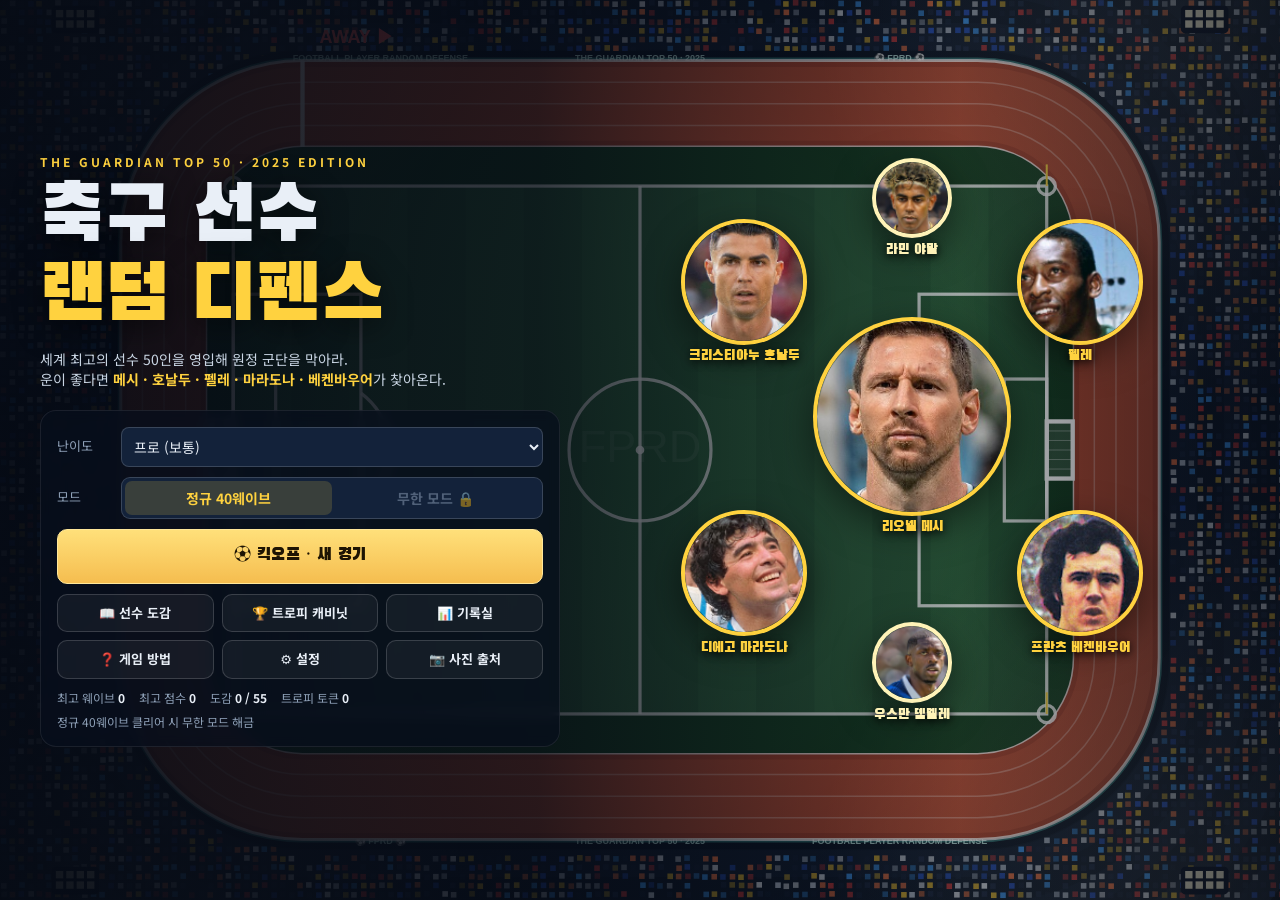
==== index.html @ dda9eade "feat: Initial commit." ====
<!doctype html>
<html lang="ko">
<head>
<meta charset="utf-8">
<meta name="viewport" content="width=device-width, initial-scale=1, viewport-fit=cover">
<meta name="theme-color" content="#070d18">
<link rel="icon" href="data:image/svg+xml,%3Csvg xmlns='http://www.w3.org/2000/svg' viewBox='0 0 100 100'%3E%3Ctext y='.9em' font-size='90'%3E%E2%9A%BD%3C/text%3E%3C/svg%3E">
<title>축구 선수 랜덤 디펜스</title>
<meta name="description" content="The Guardian 2025 세계 축구 선수 TOP 50을 영입해 원정 군단을 막아내는 랜덤 디펜스 게임">
<link rel="preconnect" href="https://fonts.googleapis.com">
<link rel="preconnect" href="https://fonts.gstatic.com" crossorigin>
<link href="https://fonts.googleapis.com/css2?family=Black+Han+Sans&family=Noto+Sans+KR:wght@400;500;700;900&display=swap" rel="stylesheet">
<link rel="stylesheet" href="css/style.css">
</head>
<body>
<div id="app">

  <!-- ═════════ 타이틀 ═════════ -->
  <section id="title" class="screen">
    <canvas id="titleBg" aria-hidden="true"></canvas>
    <canvas id="titleFx" class="hidden" aria-hidden="true"></canvas>
    <div class="title-shade"></div>
    <div class="title-wrap">
      <div class="title-left">
        <div class="kicker">THE GUARDIAN TOP 50 · 2025 EDITION</div>
        <h1 class="logo"><span>축구 선수</span><span class="accent">랜덤 디펜스</span></h1>
        <p class="tagline">세계 최고의 선수 50인을 영입해 원정 군단을 막아라.<br>운이 좋다면 <b>메시 · 호날두 · 펠레 · 마라도나 · 베켄바우어</b>가 찾아온다.</p>
        <div class="menu">
          <div class="menu-row">
            <label for="difficulty">난이도</label>
            <select id="difficulty">
              <option value="easy">아마추어 (쉬움)</option>
              <option value="normal" selected>프로 (보통)</option>
              <option value="hard">월드클래스 (어려움)</option>
              <option value="nightmare">레전드 (지옥)</option>
            </select>
          </div>
          <div class="menu-row">
            <span class="lbl">모드</span>
            <div class="seg" id="modeSeg">
              <button type="button" data-mode="normal" class="on">정규 40웨이브</button>
              <button type="button" data-mode="infinite" id="modeInfinite">무한 모드 🔒</button>
            </div>
          </div>
          <button type="button" id="btnStart" class="btn primary big">⚽ 킥오프 · 새 경기</button>
          <button type="button" id="btnContinue" class="btn big hidden">▶ 이어하기 <small id="continueInfo"></small></button>
          <div class="menu-grid">
            <button type="button" class="btn" data-open="codex">📖 선수 도감</button>
            <button type="button" class="btn" data-open="relics">🏆 트로피 캐비닛</button>
            <button type="button" class="btn" data-open="records">📊 기록실</button>
            <button type="button" class="btn" data-open="help">❓ 게임 방법</button>
            <button type="button" class="btn" data-open="settings">⚙️ 설정</button>
            <button type="button" class="btn" data-open="credits">📷 사진 출처</button>
          </div>
          <div class="title-meta" id="titleMeta"></div>
        </div>
      </div>
      <div class="title-right" id="titleCollage" aria-hidden="true"></div>
    </div>
  </section>

  <!-- ═════════ 게임 ═════════ -->
  <section id="game" class="screen hidden">
    <header class="hud">
      <div class="brand">⚽ <b>FPRD</b></div>
      <div class="hud-cell">
        <span class="lbl" id="hudMode">정규 · 프로</span>
        <span class="big"><b id="hudWave">00</b><small id="hudWaveMax">/ 40</small></span>
      </div>
      <div class="hud-cell grow">
        <span class="lbl">경기장 적 <b id="hudEnemies">0</b> / 150 <em>· 150명 초과 시 패배</em></span>
        <div class="bar"><i id="hudEnemyBar"></i></div>
      </div>
      <div class="hud-cell"><span class="lbl">남은 적</span><span class="big" id="hudRemain">0</span></div>
      <div class="hud-cell"><span class="lbl" id="hudTimeLbl">경기 시간</span><span class="big" id="hudTime">00:00</span></div>
      <div class="hud-cell boss hidden" id="hudBoss"><span class="lbl">보스 제한</span><span class="big" id="hudBossTime">120</span></div>
      <div class="speed">
        <button type="button" data-speed="1" class="on" title="1배속 (1)">1×</button>
        <button type="button" data-speed="2" title="2배속 (2)">2×</button>
        <button type="button" data-speed="3" title="3배속 (3)">3×</button>
        <button type="button" id="btnPause" title="일시정지 (Space)">❚❚</button>
        <button type="button" id="btnMenu" title="메뉴 (Esc)">☰</button>
      </div>
    </header>

    <main class="board">
      <aside class="panel left">
        <div class="card" id="waveCard"></div>
        <div class="card event-card hidden" id="eventCard"></div>
        <div class="card" id="squadCard"></div>
        <div class="card" id="statCard"></div>
        <div class="card" id="logCard"></div>
      </aside>

      <div class="field-wrap">
        <div class="field" id="field">
          <canvas id="bgCanvas"></canvas>
          <canvas id="fxCanvas"></canvas>
          <div class="kickoff hidden" id="kickoff"><button type="button" id="btnKickoff">⚽ 킥오프! <b id="kickoffTime">20</b>초</button><small>선수를 영입해 트랙 가까이 배치하세요</small></div>
          <div class="toasts" id="toasts"></div>
          <div class="banner" id="banner"></div>
          <div class="reveal hidden" id="reveal"></div>
          <div class="paused hidden" id="pausedMask"><b>일시정지</b><small>Space 또는 ❚❚ 로 계속</small></div>
        </div>
        <div class="field-hint">선수 클릭: 정보 · 드래그: 이동/교체 · 단축키 Q 영입 · W 10회 · E 합성 · Space 일시정지</div>
      </div>

      <aside class="panel right">
        <div class="card" id="missionCard"></div>
        <div class="card incident-card hidden" id="incidentCard"></div>
        <div class="card">
          <div class="card-h">조합 가능 <small>클릭 시 즉시 조합</small></div>
          <div id="quickCraft" class="quick"></div>
        </div>
        <div class="card profile" id="profileCard"></div>
      </aside>
    </main>

    <footer class="actions">
      <div class="wallet">
        <div class="gold"><span>🪙</span><b id="gold">0</b><small>골드</small></div>
        <div class="tickets" title="영입권: 골드 대신 먼저 사용됩니다"><span>🎟️</span><b id="tickets">0</b><small>영입권</small></div>
      </div>
      <button type="button" class="act primary" id="actSummon"><b>영입 1회</b><small id="summonCostLbl">45 골드</small></button>
      <button type="button" class="act primary" id="actSummon10"><b>영입 10회</b><small>가능한 만큼</small></button>
      <button type="button" class="act goldish" id="actDesignated"><b>지정 영입</b><small>전설 · 3,000</small></button>
      <button type="button" class="act" id="actSell"><b>등급 판매</b><small id="sellLbl">자동 판매 끔</small></button>
      <button type="button" class="act" id="actMerge"><b>합성하기</b><small id="mergeLbl">가능 0</small></button>
      <button type="button" class="act" id="actUpgrade"><b>등급 강화</b><small>같은 등급 전체</small></button>
      <button type="button" class="act" id="actCraft"><b>조합하기</b><small id="craftLbl">가능 0</small></button>
    </footer>
  </section>

  <!-- ═════════ 모달 ═════════ -->
  <div id="modal" class="modal hidden" role="dialog" aria-modal="true" aria-labelledby="modalTitle">
    <div class="modal-box">
      <header><h2 id="modalTitle"></h2><button type="button" id="modalClose" aria-label="닫기">✕</button></header>
      <div class="modal-body" id="modalBody"></div>
    </div>
  </div>
  <div id="globalToasts" class="global-toasts"></div>
</div>

<script src="js/data/config.js"></script>
<script src="js/data/players.js"></script>
<script src="js/data/photo-credits.js"></script>
<script src="js/data/photo-crops.js"></script>
<script src="js/photo.js"></script>
<script src="js/engine.js"></script>
<script src="js/render.js"></script>
<script src="js/audio.js"></script>
<script src="js/storage.js"></script>
<script src="js/ui.js"></script>
<script src="js/main.js"></script>
</body>
</html>
---- css/style.css ----
/* ═════════════ 축구 선수 랜덤 디펜스 · 스타일 ═════════════ */
:root {
  --bg: #070d18;
  --bg2: #0b1424;
  --panel: rgba(13, 23, 40, 0.92);
  --panel2: #13223a;
  --line: rgba(255, 255, 255, 0.08);
  --line2: rgba(255, 255, 255, 0.16);
  --text: #e9eff7;
  --muted: #8fa1b8;
  --dim: #5d6f86;
  --gold: #ffd23f;
  --gold2: #f5bd4f;
  --green: #39d98a;
  --pitch: #2b7a39;
  --red: #ff5b6b;
  --blue: #4aa3ff;
  --display: "Black Han Sans", "Noto Sans KR", "Malgun Gothic", sans-serif;
  --body: "Noto Sans KR", "Malgun Gothic", "Apple SD Gothic Neo", system-ui, sans-serif;
  --r: 12px;
}
* { box-sizing: border-box; }
html, body { margin: 0; height: 100%; background: var(--bg); color: var(--text); font: 14px/1.45 var(--body); -webkit-font-smoothing: antialiased; }
body { overflow: hidden; }
button, select, input { font: inherit; color: inherit; }
button { cursor: pointer; }
.hidden { display: none !important; }
a { color: var(--blue); }
small { color: var(--muted); }

/* ───────── 공용 버튼 ───────── */
.btn {
  border: 1px solid var(--line2); background: rgba(255, 255, 255, 0.05); border-radius: 10px;
  padding: 9px 14px; font-weight: 700; transition: background .15s, transform .08s, border-color .15s;
}
.btn:hover { background: rgba(255, 255, 255, 0.1); border-color: rgba(255, 255, 255, .28); }
.btn:active { transform: translateY(1px); }
.btn.primary { background: linear-gradient(180deg, #ffe07a, #f5bd4f); color: #1e1403; border-color: #ffe79a; }
.btn.primary:hover { background: linear-gradient(180deg, #ffe998, #ffc95f); }
.btn.danger { background: rgba(255, 91, 107, .14); border-color: rgba(255, 91, 107, .5); color: #ffc2c8; }
.btn.small { padding: 5px 10px; font-size: 12px; border-radius: 8px; }
.btn:disabled, .act:disabled { opacity: .42; cursor: not-allowed; transform: none; }
.btn.big { width: 100%; padding: 14px; font-size: 17px; font-family: var(--display); font-weight: 400; letter-spacing: .5px; }

/* ═════════════ 타이틀 ═════════════ */
.screen { position: fixed; inset: 0; }
#title { overflow: hidden; }
#titleBg { position: absolute; inset: 0; width: 100%; height: 100%; }
.title-shade { position: absolute; inset: 0; background: linear-gradient(90deg, rgba(5,10,20,.94) 0%, rgba(5,10,20,.78) 42%, rgba(5,10,20,.25) 75%, rgba(5,10,20,.55) 100%); }
.title-wrap { position: relative; z-index: 1; height: 100%; display: grid; grid-template-columns: minmax(340px, 520px) 1fr; gap: 24px; padding: 32px 40px; overflow: auto; }
.title-left { display: flex; flex-direction: column; justify-content: center; }
.kicker { color: var(--gold); letter-spacing: 3px; font-size: 12px; font-weight: 700; }
.logo { font-family: var(--display); font-weight: 400; font-size: clamp(44px, 6vw, 78px); line-height: 1.02; margin: 10px 0 12px; text-shadow: 0 6px 30px rgba(0,0,0,.6); }
.logo span { display: block; }
.logo .accent { color: var(--gold); }
.tagline { color: #c9d5e3; margin: 0 0 20px; }
.tagline b { color: var(--gold); font-weight: 700; }
.menu { display: flex; flex-direction: column; gap: 10px; background: rgba(8, 15, 28, .72); border: 1px solid var(--line); border-radius: 16px; padding: 16px; backdrop-filter: blur(6px); }
.menu-row { display: flex; align-items: center; gap: 12px; }
.menu-row label, .menu-row .lbl { width: 52px; color: var(--muted); font-size: 13px; }
.menu-row select { flex: 1; background: var(--panel2); border: 1px solid var(--line2); border-radius: 8px; padding: 8px; }
.seg { flex: 1; display: flex; background: var(--panel2); border-radius: 9px; padding: 3px; border: 1px solid var(--line2); }
.seg button { flex: 1; border: 0; background: transparent; padding: 7px 8px; border-radius: 7px; font-weight: 700; color: var(--muted); }
.seg button.on { background: rgba(255, 210, 63, .16); color: var(--gold); }
.seg button:disabled { opacity: .5; cursor: not-allowed; }
.menu-grid { display: grid; grid-template-columns: repeat(3, 1fr); gap: 8px; }
.menu-grid .btn { padding: 9px 6px; font-size: 13px; }
.title-meta { color: var(--muted); font-size: 12px; display: flex; flex-wrap: wrap; gap: 6px 14px; }
.title-meta b { color: var(--text); }
.title-right { position: relative; display: flex; align-items: center; justify-content: center; }
.collage { position: relative; width: min(560px, 100%); aspect-ratio: 1; }
.collage canvas { position: absolute; border-radius: 50%; box-shadow: 0 10px 40px rgba(0,0,0,.6); }
.collage .ring { position: absolute; border-radius: 50%; }
.collage .cap { position: absolute; transform: translate(-50%, 0); font-family: var(--display); font-size: 14px; text-shadow: 0 2px 8px #000; white-space: nowrap; }

/* ═════════════ 게임 레이아웃 ═════════════ */
#game { display: grid; grid-template-rows: auto 1fr auto; background: radial-gradient(1200px 600px at 50% 40%, #0e1a2e, var(--bg)); }
.hud { display: flex; align-items: stretch; gap: 8px; padding: 8px 12px; border-bottom: 1px solid var(--line); background: rgba(6, 11, 21, .9); }
.brand { display: flex; align-items: center; gap: 6px; font-family: var(--display); font-size: 18px; color: var(--gold); padding-right: 6px; }
.brand b { font-weight: 400; }
.hud-cell { display: flex; flex-direction: column; justify-content: center; padding: 2px 12px; border-left: 1px solid var(--line); min-width: 84px; }
.hud-cell.grow { flex: 1; min-width: 160px; }
.hud-cell .lbl { font-size: 11px; color: var(--muted); white-space: nowrap; }
.hud-cell .lbl em { font-style: normal; color: var(--dim); }
.hud-cell .lbl b { color: var(--text); }
.hud-cell .big { font-family: var(--display); font-size: 22px; line-height: 1.1; }
.hud-cell .big small { font-size: 13px; margin-left: 3px; }
.hud-cell.boss .big { color: var(--red); }
.bar { height: 8px; border-radius: 6px; background: rgba(255, 255, 255, .07); overflow: hidden; margin-top: 5px; }
.bar i { display: block; height: 100%; width: 0; background: linear-gradient(90deg, #39d98a, #ffd23f 60%, #ff5b6b); transition: width .25s; }
.bar.warn i { animation: pulse 0.6s infinite alternate; }
@keyframes pulse { to { filter: brightness(1.6); } }
.speed { display: flex; align-items: center; gap: 4px; margin-left: auto; }
.speed button { width: 40px; height: 36px; border-radius: 8px; border: 1px solid var(--line2); background: rgba(255,255,255,.04); font-weight: 800; }
.speed button.on { background: rgba(255, 210, 63, .18); border-color: var(--gold); color: var(--gold); }

.board { display: grid; grid-template-columns: 250px minmax(0, 1fr) 300px; gap: 10px; padding: 10px; min-height: 0; }
.panel { display: flex; flex-direction: column; gap: 10px; min-height: 0; overflow: auto; scrollbar-width: thin; }
.card { background: var(--panel); border: 1px solid var(--line); border-radius: var(--r); padding: 12px; }
.card-h { display: flex; justify-content: space-between; align-items: baseline; font-weight: 800; font-size: 13px; margin-bottom: 8px; color: #cfdaea; }
.card-h small { font-weight: 500; font-size: 11px; }
.eyebrow { font-size: 10px; letter-spacing: 2px; color: var(--gold); font-weight: 800; }
.card h3 { margin: 2px 0 6px; font-family: var(--display); font-weight: 400; font-size: 20px; }
.kv { display: flex; justify-content: space-between; font-size: 12px; padding: 3px 0; color: var(--muted); }
.kv b { color: var(--text); font-weight: 700; }
.chips { display: flex; flex-wrap: wrap; gap: 5px; }
.chip { display: inline-flex; align-items: center; gap: 4px; padding: 2px 8px; border-radius: 999px; font-size: 11px; font-weight: 700; background: rgba(255,255,255,.06); border: 1px solid var(--line); white-space: nowrap; }
.event-card { border-color: rgba(255, 210, 63, .4); background: linear-gradient(180deg, rgba(255,210,63,.12), var(--panel)); }
.incident-card { border-color: rgba(255, 91, 107, .5); background: linear-gradient(180deg, rgba(255,91,107,.14), var(--panel)); }
.progress { height: 6px; border-radius: 4px; background: rgba(255,255,255,.08); overflow: hidden; margin: 6px 0 4px; }
.progress i { display: block; height: 100%; background: var(--green); width: 0; transition: width .2s; }
.mission-state { font-size: 11px; font-weight: 800; padding: 2px 8px; border-radius: 999px; }
.mission-state.ok { background: rgba(57,217,138,.15); color: var(--green); }
.mission-state.fail { background: rgba(255,91,107,.15); color: var(--red); }
.mission-state.run { background: rgba(255,255,255,.08); color: var(--muted); }

.field-wrap { display: flex; flex-direction: column; min-height: 0; min-width: 0; }
.field { position: relative; flex: 1; min-height: 240px; border-radius: 14px; overflow: hidden; border: 1px solid var(--line); background: #08101d; touch-action: none; user-select: none; }
.field canvas { position: absolute; left: 0; top: 0; }
#fxCanvas { cursor: pointer; }
.field-hint { font-size: 11px; color: var(--dim); text-align: center; padding: 5px 0 0; }

.kickoff { position: absolute; left: 50%; bottom: 7%; transform: translateX(-50%); display: flex; flex-direction: column; align-items: center; gap: 4px; z-index: 3; }
.kickoff button { font-family: var(--display); font-size: 20px; padding: 10px 26px; border-radius: 999px; border: 2px solid #fff3; background: linear-gradient(180deg, #ffe07a, #f5bd4f); color: #231600; box-shadow: 0 8px 28px rgba(0,0,0,.5); }
.kickoff small { background: rgba(0,0,0,.6); padding: 2px 10px; border-radius: 999px; color: #dfe8f2; }
.banner { position: absolute; left: 50%; top: 50%; transform: translate(-50%, -50%) scale(.9); pointer-events: none; opacity: 0; transition: opacity .25s, transform .25s; z-index: 4; text-align: center; }
.banner.show { opacity: 1; transform: translate(-50%, -50%) scale(1); }
.banner .t { font-family: var(--display); font-size: clamp(28px, 4.2vw, 54px); text-shadow: 0 4px 24px rgba(0,0,0,.8), 0 0 2px #000; white-space: nowrap; }
.banner .s { display: inline-block; margin-top: 4px; font-weight: 800; background: rgba(0,0,0,.6); padding: 3px 12px; border-radius: 999px; }
.banner.boss .t { color: var(--red); }
/* 알림 레인 분리: 영입 연출(상단) · 배너(중앙) · 알림(하단) */
.toasts { position: absolute; bottom: 12px; left: 50%; transform: translateX(-50%); display: flex; flex-direction: column; align-items: center; gap: 5px; z-index: 5; pointer-events: none; width: 92%; transition: bottom .2s; }
.field.ko .toasts { bottom: calc(7% + 78px); }
.toast { background: rgba(8, 14, 26, .9); border: 1px solid var(--line2); border-left: 4px solid var(--gold); padding: 6px 13px; border-radius: 10px; font-weight: 700; font-size: 13px; animation: toastIn .2s ease-out; box-shadow: 0 6px 20px rgba(0,0,0,.4); max-width: 100%; white-space: nowrap; overflow: hidden; text-overflow: ellipsis; transition: opacity .3s, transform .3s; }
.toast.out { opacity: 0; transform: translateY(6px); }
.toast.err { border-left-color: var(--red); }
.toast.ok { border-left-color: var(--green); }
.toast.info { border-left-color: var(--blue); }
@keyframes toastIn { from { transform: translateY(6px); opacity: 0; } }
.log { display: flex; flex-direction: column; gap: 3px; }
.log-row { display: flex; gap: 6px; font-size: 11px; line-height: 1.35; padding: 3px 0 3px 7px; border-left: 2px solid var(--line2); color: #c3cfdd; }
.log-row b { color: var(--dim); font-weight: 800; flex: none; min-width: 24px; }
.log-row.ok { border-left-color: var(--green); }
.log-row.err { border-left-color: var(--red); }
.log-row.info { border-left-color: var(--blue); }
.global-toasts { position: fixed; top: 14px; right: 14px; display: flex; flex-direction: column; gap: 6px; z-index: 60; pointer-events: none; }
.paused { position: absolute; inset: 0; display: flex; flex-direction: column; align-items: center; justify-content: center; background: rgba(4,8,16,.55); z-index: 6; }
.paused b { font-family: var(--display); font-size: 40px; font-weight: 400; }

/* 고등급 영입 연출 */
.reveal { position: absolute; top: 12%; left: 50%; transform: translateX(-50%); z-index: 7; display: flex; align-items: center; gap: 14px; padding: 12px 20px 12px 12px; border-radius: 16px; background: rgba(6, 11, 22, .94); border: 2px solid var(--gold); box-shadow: 0 0 0 4px rgba(255,210,63,.12), 0 20px 60px rgba(0,0,0,.6); animation: revealIn .35s cubic-bezier(.2, 1.4, .4, 1); cursor: pointer; }
.reveal .rt { font-size: 12px; font-weight: 800; letter-spacing: 2px; }
.reveal .rn { font-family: var(--display); font-size: 26px; line-height: 1.1; }
.reveal .rs { font-size: 12px; color: var(--muted); }
.reveal.hidden-tier { background: radial-gradient(circle at 20% 50%, rgba(255,210,63,.25), rgba(6,11,22,.95) 60%); }
@keyframes revealIn { from { transform: translateX(-50%) scale(.6); opacity: 0; } }

/* ───────── 하단 액션바 ───────── */
.actions { display: flex; gap: 8px; padding: 8px 12px 10px; border-top: 1px solid var(--line); background: rgba(6, 11, 21, .94); overflow-x: auto; }
.wallet { display: flex; gap: 12px; align-items: center; padding: 0 10px 0 4px; }
.wallet > div { display: flex; align-items: baseline; gap: 4px; }
.wallet span { font-size: 18px; }
.wallet b { font-family: var(--display); font-size: 26px; font-weight: 400; color: var(--gold); }
.wallet .tickets b { color: #9fd3ff; font-size: 20px; }
.act { flex: 1 0 104px; display: flex; flex-direction: column; align-items: center; justify-content: center; gap: 1px; padding: 8px 6px; border-radius: 12px; border: 1px solid var(--line2); background: linear-gradient(180deg, rgba(255,255,255,.07), rgba(255,255,255,.02)); transition: filter .12s, transform .08s; min-height: 54px; }
.act b { font-size: 14px; font-weight: 900; }
.act small { font-size: 11px; }
.act:hover:not(:disabled) { filter: brightness(1.2); }
.act:active:not(:disabled) { transform: translateY(1px); }
.act.primary { background: linear-gradient(180deg, #ffe07a, #f0b545); color: #1e1403; border-color: #ffe79a; }
.act.primary small { color: #5b4312; }
.act.goldish { background: linear-gradient(180deg, rgba(245,189,79,.28), rgba(245,189,79,.08)); border-color: rgba(245,189,79,.55); }
.act .badge { background: var(--green); color: #032; border-radius: 999px; padding: 0 6px; font-weight: 900; }

/* ───────── 선수 카드 · 프로필 ───────── */
.pc { position: relative; display: flex; flex-direction: column; align-items: center; gap: 4px; padding: 8px 4px; border-radius: 12px; background: rgba(255,255,255,.035); border: 1px solid var(--line); cursor: pointer; text-align: center; transition: background .12s, border-color .12s; }
.pc:hover { background: rgba(255,255,255,.08); }
.pc canvas { border-radius: 50%; }
.pc .nm { font-size: 12px; font-weight: 800; line-height: 1.2; }
.pc .sub { font-size: 10px; color: var(--muted); }
.pc.locked canvas { filter: grayscale(1) brightness(.25); }
.pc .q { position: absolute; top: 20px; left: 50%; transform: translateX(-50%); font-family: var(--display); font-size: 24px; color: #fff8; }
.tier-tag { display: inline-block; font-size: 10px; font-weight: 900; padding: 1px 7px; border-radius: 999px; color: #0b1220; }
.profile .ph { display: flex; gap: 10px; align-items: center; }
.profile .ph canvas { border-radius: 50%; flex: none; }
.profile .ph .nm { font-family: var(--display); font-size: 19px; line-height: 1.1; }
.profile .desc { font-size: 12px; color: #c7d2e0; margin: 6px 0; }
.profile .skill { font-size: 12px; background: rgba(255,255,255,.04); border: 1px solid var(--line); border-radius: 9px; padding: 7px 9px; margin-top: 6px; }
.profile .skill b { color: var(--gold); }
.profile .btns { display: grid; grid-template-columns: repeat(2, 1fr); gap: 6px; margin-top: 8px; }
.empty { color: var(--dim); font-size: 12px; text-align: center; padding: 10px 0; }

.quick { display: flex; flex-direction: column; gap: 6px; }
.quick button { display: flex; align-items: center; gap: 8px; padding: 6px 8px; border-radius: 10px; border: 1px solid rgba(57,217,138,.4); background: rgba(57,217,138,.08); text-align: left; }
.quick button:hover { background: rgba(57,217,138,.16); }
.quick button.secret { border-color: rgba(255,210,63,.6); background: rgba(255,210,63,.1); }
.quick canvas { border-radius: 50%; flex: none; }
.quick .nm { font-weight: 800; font-size: 12px; }
.quick .sub { font-size: 10px; color: var(--muted); }

.squad-grid { display: grid; grid-template-columns: repeat(3, 1fr); gap: 5px; }
.squad-grid div { border-radius: 8px; padding: 4px 6px; background: rgba(255,255,255,.04); border: 1px solid var(--line); font-size: 11px; display: flex; justify-content: space-between; }
.squad-grid b { font-weight: 900; }

/* ═════════════ 모달 ═════════════ */
.modal { position: fixed; inset: 0; z-index: 50; background: rgba(2, 5, 12, .72); display: flex; align-items: center; justify-content: center; padding: 16px; backdrop-filter: blur(3px); }
.modal-box { width: min(980px, 100%); max-height: min(92vh, 900px); display: flex; flex-direction: column; background: #0c1627; border: 1px solid var(--line2); border-radius: 16px; box-shadow: 0 30px 80px rgba(0,0,0,.6); overflow: hidden; }
.modal-box.narrow { width: min(520px, 100%); }
.modal-box > header { display: flex; align-items: center; justify-content: space-between; padding: 14px 18px; border-bottom: 1px solid var(--line); }
.modal-box h2 { margin: 0; font-family: var(--display); font-weight: 400; font-size: 22px; }
#modalClose { width: 34px; height: 34px; border-radius: 8px; border: 1px solid var(--line2); background: rgba(255,255,255,.04); }
.modal-body { padding: 16px 18px 20px; overflow: auto; }
.tabs { display: flex; flex-wrap: wrap; gap: 6px; margin-bottom: 12px; }
.tabs button { border: 1px solid var(--line2); background: rgba(255,255,255,.04); padding: 5px 11px; border-radius: 999px; font-size: 12px; font-weight: 800; }
.tabs button.on { background: rgba(255,210,63,.16); border-color: var(--gold); color: var(--gold); }
.grid-cards { display: grid; grid-template-columns: repeat(auto-fill, minmax(112px, 1fr)); gap: 8px; }
.list { display: flex; flex-direction: column; gap: 8px; }
.row { display: flex; align-items: center; gap: 10px; padding: 9px 11px; border-radius: 12px; background: rgba(255,255,255,.035); border: 1px solid var(--line); }
.row .grow { flex: 1; min-width: 0; }
.row .t { font-weight: 800; }
.row .s { font-size: 12px; color: var(--muted); }
.mat { display: inline-flex; align-items: center; gap: 4px; padding: 2px 8px 2px 2px; border-radius: 999px; font-size: 11px; font-weight: 700; background: rgba(255,91,107,.1); border: 1px solid rgba(255,91,107,.35); margin: 2px 4px 2px 0; }
.mat.have { background: rgba(57,217,138,.1); border-color: rgba(57,217,138,.45); }
.mat canvas { border-radius: 50%; }
.detail { display: grid; grid-template-columns: 220px 1fr; gap: 18px; }
.detail .big-portrait canvas { width: 100%; height: auto; border-radius: 50%; }
.detail h3 { font-family: var(--display); font-weight: 400; font-size: 30px; margin: 0; line-height: 1.1; }
.detail .en { color: var(--muted); margin-bottom: 8px; }
.stat-grid { display: grid; grid-template-columns: repeat(4, 1fr); gap: 6px; margin: 10px 0; }
.stat-grid div { background: rgba(255,255,255,.04); border: 1px solid var(--line); border-radius: 9px; padding: 6px 8px; }
.stat-grid small { display: block; font-size: 10px; }
.stat-grid b { font-size: 15px; }
.box { background: rgba(255,255,255,.035); border: 1px solid var(--line); border-radius: 12px; padding: 10px 12px; margin-top: 8px; font-size: 13px; }
.box .h { font-weight: 900; margin-bottom: 3px; }
.credit { font-size: 11px; color: var(--dim); margin-top: 8px; word-break: break-all; }
.relic-grid { display: grid; grid-template-columns: repeat(auto-fill, minmax(150px, 1fr)); gap: 8px; }
.relic { border-radius: 12px; padding: 10px; background: rgba(255,255,255,.035); border: 1px solid var(--line); cursor: pointer; position: relative; }
.relic .ic { font-size: 28px; line-height: 1; }
.relic .nm { font-weight: 800; font-size: 13px; margin-top: 4px; }
.relic .ef { font-size: 11px; color: var(--muted); min-height: 30px; }
.relic.off { opacity: .45; }
.relic .lv { position: absolute; top: 8px; right: 10px; font-weight: 900; font-size: 12px; }
.odds { display: flex; flex-wrap: wrap; gap: 6px; font-size: 11px; }
.table { width: 100%; border-collapse: collapse; font-size: 12px; }
.table th, .table td { padding: 6px 8px; border-bottom: 1px solid var(--line); text-align: left; white-space: nowrap; }
.table th { color: var(--muted); font-weight: 700; }
.set-row { display: flex; align-items: center; gap: 12px; padding: 10px 0; border-bottom: 1px solid var(--line); }
.set-row label { flex: 1; }
.set-row input[type=range] { width: 180px; accent-color: var(--gold); }
.help h4 { margin: 14px 0 4px; color: var(--gold); }
.help p, .help li { color: #cbd6e4; font-size: 13px; }
.result-head { text-align: center; padding: 6px 0 12px; }
.result-head .big { font-family: var(--display); font-size: 44px; line-height: 1.1; }
.result-head.win .big { color: var(--gold); }
.result-head.lose .big { color: var(--red); }
.btn-row { display: flex; gap: 8px; flex-wrap: wrap; justify-content: center; margin-top: 14px; }
.hint { font-size: 12px; color: var(--muted); }
.warn-txt { color: var(--red); font-size: 12px; }

/* ═════════════ 반응형 ═════════════ */
@media (max-width: 1180px) {
  .board { grid-template-columns: 210px minmax(0, 1fr) 260px; }
  .hud-cell { padding: 2px 8px; min-width: 70px; }
}
@media (max-width: 960px) {
  body { overflow: auto; }
  #game { position: static; min-height: 100%; display: block; }
  .screen#game { position: relative; }
  .hud { flex-wrap: wrap; position: sticky; top: 0; z-index: 10; gap: 4px; padding: 6px 8px; }
  .brand { display: none; }
  .hud-cell { min-width: 0; padding: 0 8px; border-left: 0; }
  .hud-cell.grow { order: 10; flex-basis: 100%; }
  .hud-cell .lbl em { display: none; }
  .hud-cell .big { font-size: 18px; }
  .speed button { width: 34px; height: 32px; }
  .board { display: flex; flex-direction: column; padding: 8px; }
  .field-wrap { order: -1; }
  .field { flex: none; aspect-ratio: 1.31; min-height: 0; }
  .field-hint { display: none; }
  .panel { overflow: visible; display: grid; grid-template-columns: 1fr 1fr; }
  .panel .card { min-width: 0; }
  .actions { position: sticky; bottom: 0; z-index: 10; display: grid; grid-template-columns: repeat(4, 1fr); padding: 6px 8px calc(8px + env(safe-area-inset-bottom)); gap: 6px; }
  .wallet { grid-column: 1 / -1; justify-content: center; padding: 0; }
  .act { min-height: 48px; padding: 6px 2px; }
  .act b { font-size: 12px; }
  .act small { font-size: 10px; }
  .title-wrap { grid-template-columns: 1fr; padding: 20px 16px; }
  .title-right { display: none; }
  .title-shade { background: rgba(5,10,20,.82); }
  .detail { grid-template-columns: 1fr; }
  .detail .big-portrait { max-width: 180px; margin: 0 auto; }
  .stat-grid { grid-template-columns: repeat(2, 1fr); }
}
@media (max-width: 560px) {
  .field { aspect-ratio: 1.3; }
  .kickoff { bottom: 5%; }
  .kickoff button { font-size: 15px; padding: 7px 18px; }
  .kickoff small { display: none; }
  .toast { font-size: 11px; padding: 5px 10px; }
  .toasts { bottom: 8px; }
  .field.ko .toasts { bottom: calc(5% + 46px); }
  .banner .t { font-size: 26px; }
  .banner .s { font-size: 11px; }
  .reveal { top: 6%; padding: 8px 12px 8px 8px; gap: 8px; }
  .reveal .rn { font-size: 18px; }
  .panel { grid-template-columns: 1fr; }
  .menu-grid { grid-template-columns: repeat(2, 1fr); }
  .actions { grid-template-columns: repeat(4, 1fr); }
  .modal { padding: 6px; }
  .modal-body { padding: 12px; }
}
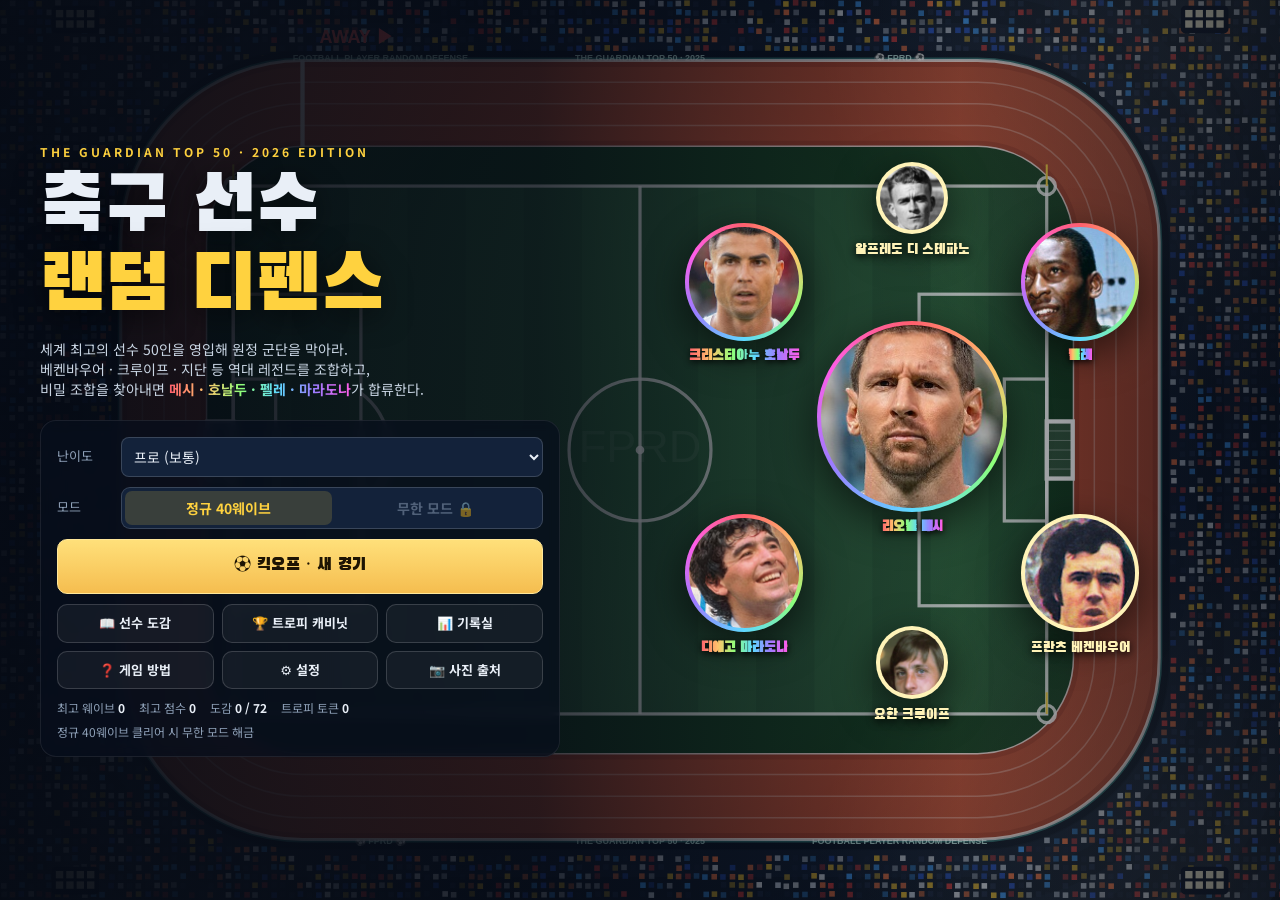
==== commit 3e7bfe72: "feat: 로스터 업데이트 및 기능 개선" ====
--- a/index.html
+++ b/index.html
@@ -6,7 +6,7 @@
 <meta name="theme-color" content="#070d18">
 <link rel="icon" href="data:image/svg+xml,%3Csvg xmlns='http://www.w3.org/2000/svg' viewBox='0 0 100 100'%3E%3Ctext y='.9em' font-size='90'%3E%E2%9A%BD%3C/text%3E%3C/svg%3E">
 <title>축구 선수 랜덤 디펜스</title>
-<meta name="description" content="The Guardian 2025 세계 축구 선수 TOP 50을 영입해 원정 군단을 막아내는 랜덤 디펜스 게임">
+<meta name="description" content="The Guardian 2026 세계 축구 선수 TOP 50을 영입해 원정 군단을 막아내는 랜덤 디펜스 게임">
 <link rel="preconnect" href="https://fonts.googleapis.com">
 <link rel="preconnect" href="https://fonts.gstatic.com" crossorigin>
 <link href="https://fonts.googleapis.com/css2?family=Black+Han+Sans&family=Noto+Sans+KR:wght@400;500;700;900&display=swap" rel="stylesheet">
@@ -22,9 +22,9 @@
     <div class="title-shade"></div>
     <div class="title-wrap">
       <div class="title-left">
-        <div class="kicker">THE GUARDIAN TOP 50 · 2025 EDITION</div>
+        <div class="kicker">THE GUARDIAN TOP 50 · 2026 EDITION</div>
         <h1 class="logo"><span>축구 선수</span><span class="accent">랜덤 디펜스</span></h1>
-        <p class="tagline">세계 최고의 선수 50인을 영입해 원정 군단을 막아라.<br>운이 좋다면 <b>메시 · 호날두 · 펠레 · 마라도나 · 베켄바우어</b>가 찾아온다.</p>
+        <p class="tagline">세계 최고의 선수 50인을 영입해 원정 군단을 막아라.<br>베켄바우어 · 크루이프 · 지단 등 역대 레전드를 조합하고,<br>비밀 조합을 찾아내면 <b class="rb-text">메시 · 호날두 · 펠레 · 마라도나</b>가 합류한다.</p>
         <div class="menu">
           <div class="menu-row">
             <label for="difficulty">난이도</label>
@@ -71,10 +71,11 @@
         <span class="lbl">경기장 적 <b id="hudEnemies">0</b> / 150 <em>· 150명 초과 시 패배</em></span>
         <div class="bar"><i id="hudEnemyBar"></i></div>
       </div>
-      <div class="hud-cell"><span class="lbl">남은 적</span><span class="big" id="hudRemain">0</span></div>
+      <div class="hud-cell remain"><span class="lbl">남은 적</span><span class="big" id="hudRemain">0</span></div>
       <div class="hud-cell"><span class="lbl" id="hudTimeLbl">경기 시간</span><span class="big" id="hudTime">00:00</span></div>
       <div class="hud-cell boss hidden" id="hudBoss"><span class="lbl">보스 제한</span><span class="big" id="hudBossTime">120</span></div>
       <div class="speed">
+        <button type="button" id="btnSpeedCycle" class="m-only on" title="배속 전환">1×</button>
         <button type="button" data-speed="1" class="on" title="1배속 (1)">1×</button>
         <button type="button" data-speed="2" title="2배속 (2)">2×</button>
         <button type="button" data-speed="3" title="3배속 (3)">3×</button>
@@ -85,6 +86,7 @@
 
     <main class="board">
       <aside class="panel left">
+        <button type="button" class="drawer-close m-only" data-close-drawer>경기 정보 <span>✕ 닫기</span></button>
         <div class="card" id="waveCard"></div>
         <div class="card event-card hidden" id="eventCard"></div>
         <div class="card" id="squadCard"></div>
@@ -96,16 +98,19 @@
         <div class="field" id="field">
           <canvas id="bgCanvas"></canvas>
           <canvas id="fxCanvas"></canvas>
-          <div class="kickoff hidden" id="kickoff"><button type="button" id="btnKickoff">⚽ 킥오프! <b id="kickoffTime">20</b>초</button><small>선수를 영입해 트랙 가까이 배치하세요</small></div>
+          <div class="kickoff hidden" id="kickoff"><button type="button" id="btnKickoff">⚽ 킥오프! <b id="kickoffTime">20</b>초</button><small>영입한 선수를 드래그해 트랙 가까이 배치하세요</small></div>
           <div class="toasts" id="toasts"></div>
           <div class="banner" id="banner"></div>
           <div class="reveal hidden" id="reveal"></div>
           <div class="paused hidden" id="pausedMask"><b>일시정지</b><small>Space 또는 ❚❚ 로 계속</small></div>
+          <!-- 모바일: 선수 정보 오버레이 카드 (스크롤 없이 표시) -->
+          <div class="usheet hidden" id="unitSheet"></div>
         </div>
         <div class="field-hint">선수 클릭: 정보 · 드래그: 이동/교체 · 단축키 Q 영입 · W 10회 · E 합성 · Space 일시정지</div>
       </div>
 
       <aside class="panel right">
+        <button type="button" class="drawer-close m-only" data-close-drawer>임무 · 조합 <span>✕ 닫기</span></button>
         <div class="card" id="missionCard"></div>
         <div class="card incident-card hidden" id="incidentCard"></div>
         <div class="card">
@@ -115,6 +120,12 @@
         <div class="card profile" id="profileCard"></div>
       </aside>
     </main>
+
+    <!-- 모바일: 접이식 정보 띠 (탭하면 서랍이 열린다) -->
+    <nav class="mstrip m-only" id="mstrip">
+      <button type="button" data-drawer="right" id="mTabRight"><b>📋 임무</b><span id="mTabRightTxt">킥오프 전</span></button>
+      <button type="button" data-drawer="left" id="mTabLeft"><b>📊 정보</b><span id="mTabLeftTxt">WAVE 1</span></button>
+    </nav>
 
     <footer class="actions">
       <div class="wallet">
--- a/css/style.css
+++ b/css/style.css
@@ -23,6 +23,11 @@
 html, body { margin: 0; height: 100%; background: var(--bg); color: var(--text); font: 14px/1.45 var(--body); -webkit-font-smoothing: antialiased; }
 body { overflow: hidden; }
 button, select, input { font: inherit; color: inherit; }
+/* 모바일: 짧은 시간 안의 두 번 탭이 화면 확대로 해석되지 않게 한다 (스크롤 · 버튼 연타는 정상 동작) */
+*, *::before, *::after { touch-action: manipulation; }
+.field, .field * { touch-action: none; } /* 경기장은 선수 드래그를 위해 브라우저 기본 제스처를 모두 끈다 */
+/* 버튼 연타 · 길게 누르기로 글자가 선택되거나 메뉴가 뜨지 않게 */
+button, .act, .wallet, .hud, .mstrip { -webkit-user-select: none; user-select: none; -webkit-touch-callout: none; -webkit-tap-highlight-color: transparent; }
 button { cursor: pointer; }
 .hidden { display: none !important; }
 a { color: var(--blue); }
@@ -69,8 +74,17 @@
 .title-meta b { color: var(--text); }
 .title-right { position: relative; display: flex; align-items: center; justify-content: center; }
 .collage { position: relative; width: min(560px, 100%); aspect-ratio: 1; }
-.collage canvas { position: absolute; border-radius: 50%; box-shadow: 0 10px 40px rgba(0,0,0,.6); }
-.collage .ring { position: absolute; border-radius: 50%; }
+canvas[data-pid] { border-radius: 14%; } /* 선수 초상: 경기장 배치칸과 같은 둥근 사각형 */
+.collage .cring { position: absolute; border-radius: 50%; padding: 4px; box-shadow: 0 12px 40px rgba(0,0,0,.6); isolation: isolate; }
+.collage .cring canvas { display: block; width: 100%; height: 100%; border-radius: 50%; position: relative; z-index: 1; }
+.collage .cring.rb::before { content: ''; position: absolute; inset: 0; border-radius: 50%; background: conic-gradient(#ff5f6d, #ffc36b, #8dff7a, #5ed8ff, #9d7bff, #ff5de8, #ff5f6d); animation: rbspin 6s linear infinite; z-index: 0; }
+@keyframes rbspin { to { transform: rotate(360deg); } }
+
+/* ───────── 히든 등급: 무지개(프리즘) ───────── */
+.rb-text { background: linear-gradient(90deg, #ff5f6d, #ffc36b, #8dff7a, #5ed8ff, #9d7bff, #ff5de8); -webkit-background-clip: text; background-clip: text; color: transparent !important; font-weight: 900; }
+.tier-tag.rb-bg { color: #16081a; text-shadow: 0 0 2px rgba(255,255,255,.6); }
+.chip.rb-chip { border-color: rgba(255,93,232,.55); }
+.collage .cap.rb-text { text-shadow: none; filter: drop-shadow(0 2px 3px rgba(0,0,0,.95)); }
 .collage .cap { position: absolute; transform: translate(-50%, 0); font-family: var(--display); font-size: 14px; text-shadow: 0 2px 8px #000; white-space: nowrap; }
 
 /* ═════════════ 게임 레이아웃 ═════════════ */
@@ -116,7 +130,7 @@
 
 .field-wrap { display: flex; flex-direction: column; min-height: 0; min-width: 0; }
 .field { position: relative; flex: 1; min-height: 240px; border-radius: 14px; overflow: hidden; border: 1px solid var(--line); background: #08101d; touch-action: none; user-select: none; }
-.field canvas { position: absolute; left: 0; top: 0; }
+.field > canvas { position: absolute; left: 0; top: 0; }
 #fxCanvas { cursor: pointer; }
 .field-hint { font-size: 11px; color: var(--dim); text-align: center; padding: 5px 0 0; }
 
@@ -144,7 +158,7 @@
 .log-row.err { border-left-color: var(--red); }
 .log-row.info { border-left-color: var(--blue); }
 .global-toasts { position: fixed; top: 14px; right: 14px; display: flex; flex-direction: column; gap: 6px; z-index: 60; pointer-events: none; }
-.paused { position: absolute; inset: 0; display: flex; flex-direction: column; align-items: center; justify-content: center; background: rgba(4,8,16,.55); z-index: 6; }
+.paused { position: absolute; inset: 0; display: flex; flex-direction: column; align-items: center; justify-content: center; background: rgba(4,8,16,.55); z-index: 6; pointer-events: none; } /* 일시정지 중에도 선수 확인 · 배치 변경 가능 */
 .paused b { font-family: var(--display); font-size: 40px; font-weight: 400; }
 
 /* 고등급 영입 연출 */
@@ -152,7 +166,7 @@
 .reveal .rt { font-size: 12px; font-weight: 800; letter-spacing: 2px; }
 .reveal .rn { font-family: var(--display); font-size: 26px; line-height: 1.1; }
 .reveal .rs { font-size: 12px; color: var(--muted); }
-.reveal.hidden-tier { background: radial-gradient(circle at 20% 50%, rgba(255,210,63,.25), rgba(6,11,22,.95) 60%); }
+.reveal.hidden-tier { border-color: transparent; background: radial-gradient(circle at 20% 50%, rgba(255,93,232,.22), rgba(6,11,22,.97) 60%) padding-box, linear-gradient(90deg, #ff5f6d, #ffc36b, #8dff7a, #5ed8ff, #9d7bff, #ff5de8) border-box; box-shadow: 0 0 0 4px rgba(255,93,232,.14), 0 20px 60px rgba(0,0,0,.6); }
 @keyframes revealIn { from { transform: translateX(-50%) scale(.6); opacity: 0; } }
 
 /* ───────── 하단 액션바 ───────── */
@@ -169,20 +183,24 @@
 .act:active:not(:disabled) { transform: translateY(1px); }
 .act.primary { background: linear-gradient(180deg, #ffe07a, #f0b545); color: #1e1403; border-color: #ffe79a; }
 .act.primary small { color: #5b4312; }
+/* 영입 1회: 길게 누르면 2초마다 반복 영입 — 다음 영입까지 남은 시간을 아래 게이지로 표시 */
+#actSummon, #actSummon10 { position: relative; overflow: hidden; touch-action: none; }
+#actSummon.holding::after, #actSummon10.holding::after { content: ''; position: absolute; left: 0; bottom: 0; height: 4px; width: 100%; background: rgba(30, 20, 3, .55); transform-origin: left; animation: holdGauge 2s linear infinite; }
+@keyframes holdGauge { from { transform: scaleX(0); } to { transform: scaleX(1); } }
 .act.goldish { background: linear-gradient(180deg, rgba(245,189,79,.28), rgba(245,189,79,.08)); border-color: rgba(245,189,79,.55); }
 .act .badge { background: var(--green); color: #032; border-radius: 999px; padding: 0 6px; font-weight: 900; }
 
 /* ───────── 선수 카드 · 프로필 ───────── */
 .pc { position: relative; display: flex; flex-direction: column; align-items: center; gap: 4px; padding: 8px 4px; border-radius: 12px; background: rgba(255,255,255,.035); border: 1px solid var(--line); cursor: pointer; text-align: center; transition: background .12s, border-color .12s; }
 .pc:hover { background: rgba(255,255,255,.08); }
-.pc canvas { border-radius: 50%; }
+.pc canvas { border-radius: 14%; }
 .pc .nm { font-size: 12px; font-weight: 800; line-height: 1.2; }
 .pc .sub { font-size: 10px; color: var(--muted); }
 .pc.locked canvas { filter: grayscale(1) brightness(.25); }
 .pc .q { position: absolute; top: 20px; left: 50%; transform: translateX(-50%); font-family: var(--display); font-size: 24px; color: #fff8; }
 .tier-tag { display: inline-block; font-size: 10px; font-weight: 900; padding: 1px 7px; border-radius: 999px; color: #0b1220; }
 .profile .ph { display: flex; gap: 10px; align-items: center; }
-.profile .ph canvas { border-radius: 50%; flex: none; }
+.profile .ph canvas { border-radius: 14%; flex: none; }
 .profile .ph .nm { font-family: var(--display); font-size: 19px; line-height: 1.1; }
 .profile .desc { font-size: 12px; color: #c7d2e0; margin: 6px 0; }
 .profile .skill { font-size: 12px; background: rgba(255,255,255,.04); border: 1px solid var(--line); border-radius: 9px; padding: 7px 9px; margin-top: 6px; }
@@ -194,7 +212,7 @@
 .quick button { display: flex; align-items: center; gap: 8px; padding: 6px 8px; border-radius: 10px; border: 1px solid rgba(57,217,138,.4); background: rgba(57,217,138,.08); text-align: left; }
 .quick button:hover { background: rgba(57,217,138,.16); }
 .quick button.secret { border-color: rgba(255,210,63,.6); background: rgba(255,210,63,.1); }
-.quick canvas { border-radius: 50%; flex: none; }
+.quick canvas { border-radius: 14%; flex: none; }
 .quick .nm { font-weight: 800; font-size: 12px; }
 .quick .sub { font-size: 10px; color: var(--muted); }
 
@@ -221,9 +239,9 @@
 .row .s { font-size: 12px; color: var(--muted); }
 .mat { display: inline-flex; align-items: center; gap: 4px; padding: 2px 8px 2px 2px; border-radius: 999px; font-size: 11px; font-weight: 700; background: rgba(255,91,107,.1); border: 1px solid rgba(255,91,107,.35); margin: 2px 4px 2px 0; }
 .mat.have { background: rgba(57,217,138,.1); border-color: rgba(57,217,138,.45); }
-.mat canvas { border-radius: 50%; }
+.mat canvas { border-radius: 14%; }
 .detail { display: grid; grid-template-columns: 220px 1fr; gap: 18px; }
-.detail .big-portrait canvas { width: 100%; height: auto; border-radius: 50%; }
+.detail .big-portrait canvas { width: 100%; height: auto; border-radius: 14%; }
 .detail h3 { font-family: var(--display); font-weight: 400; font-size: 30px; margin: 0; line-height: 1.1; }
 .detail .en { color: var(--muted); margin-bottom: 8px; }
 .stat-grid { display: grid; grid-template-columns: repeat(4, 1fr); gap: 6px; margin: 10px 0; }
@@ -262,28 +280,98 @@
   .board { grid-template-columns: 210px minmax(0, 1fr) 260px; }
   .hud-cell { padding: 2px 8px; min-width: 70px; }
 }
+/* 모바일 전용 요소는 데스크톱에서 숨긴다 */
+.m-only { display: none; }
+.usheet { display: none; }
+
+/* ───────── 모바일 · 태블릿 세로: 스크롤 없는 앱형 레이아웃 ─────────
+   HUD 한 줄 → 경기장(남은 높이 전부, 세로면 90° 회전) → 정보 띠(탭하면 서랍) → 액션바 2줄
+   선수를 탭하면 선수를 가리지 않는 쪽(위/아래)에 정보 카드가 뜬다 */
 @media (max-width: 960px) {
-  body { overflow: auto; }
-  #game { position: static; min-height: 100%; display: block; }
-  .screen#game { position: relative; }
-  .hud { flex-wrap: wrap; position: sticky; top: 0; z-index: 10; gap: 4px; padding: 6px 8px; }
-  .brand { display: none; }
-  .hud-cell { min-width: 0; padding: 0 8px; border-left: 0; }
-  .hud-cell.grow { order: 10; flex-basis: 100%; }
-  .hud-cell .lbl em { display: none; }
+  body { overflow: hidden; }
+  #game { position: fixed; inset: 0; display: flex; flex-direction: column; height: 100vh; height: 100dvh; }
+  .hud { flex: none; flex-wrap: nowrap; gap: 2px; padding: 5px 6px; align-items: center; }
+  .brand, #hudMode, .hud-cell .lbl em, .hud-cell.remain { display: none; }
+  .hud-cell { min-width: 0; padding: 0 6px; border-left: 0; }
+  .hud-cell .lbl { font-size: 10px; }
   .hud-cell .big { font-size: 18px; }
-  .speed button { width: 34px; height: 32px; }
-  .board { display: flex; flex-direction: column; padding: 8px; }
-  .field-wrap { order: -1; }
-  .field { flex: none; aspect-ratio: 1.31; min-height: 0; }
+  .hud-cell.grow { flex: 1; min-width: 60px; }
+  .hud-cell.grow .bar { margin-top: 3px; height: 6px; }
+  .speed { gap: 3px; }
+  .speed [data-speed] { display: none; }
+  #btnSpeedCycle { display: inline-block; }
+  .speed button { width: 36px; height: 34px; }
+
+  .board { flex: 1; min-height: 0; display: block; position: relative; padding: 5px 5px 0; }
+  .field-wrap { height: 100%; }
+  .field { height: 100%; min-height: 0; flex: 1; }
   .field-hint { display: none; }
-  .panel { overflow: visible; display: grid; grid-template-columns: 1fr 1fr; }
-  .panel .card { min-width: 0; }
-  .actions { position: sticky; bottom: 0; z-index: 10; display: grid; grid-template-columns: repeat(4, 1fr); padding: 6px 8px calc(8px + env(safe-area-inset-bottom)); gap: 6px; }
-  .wallet { grid-column: 1 / -1; justify-content: center; padding: 0; }
-  .act { min-height: 48px; padding: 6px 2px; }
+  .panel { display: none; }
+
+  /* 정보 서랍 */
+  #game.drawer-left .panel.left, #game.drawer-right .panel.right {
+    display: flex; flex-direction: column; gap: 8px; position: absolute; left: 5px; right: 5px; bottom: 0; max-height: 76%;
+    overflow: auto; z-index: 20; padding: 8px; background: rgba(7, 12, 22, .97); border: 1px solid var(--line2);
+    border-radius: 14px 14px 0 0; box-shadow: 0 -12px 40px rgba(0,0,0,.65); animation: drawerIn .18s ease-out;
+  }
+  #game.drawer-right .panel.right #profileCard { display: none; }
+  .drawer-close { display: flex; justify-content: space-between; align-items: center; width: 100%; padding: 6px 8px; border: 0; border-radius: 8px; background: rgba(255,255,255,.06); font-weight: 900; font-size: 13px; }
+  .drawer-close span { color: var(--muted); font-size: 12px; font-weight: 700; }
+  @keyframes drawerIn { from { transform: translateY(24px); opacity: 0; } }
+
+  .mstrip { display: flex; gap: 5px; padding: 5px 5px 0; flex: none; }
+  .mstrip button { flex: 1; min-width: 0; display: flex; align-items: center; gap: 6px; padding: 7px 10px; border-radius: 10px; border: 1px solid var(--line2); background: var(--panel); text-align: left; }
+  .mstrip button b { flex: none; font-size: 12px; }
+  .mstrip button span { min-width: 0; overflow: hidden; text-overflow: ellipsis; white-space: nowrap; font-size: 11px; color: var(--muted); }
+  .mstrip button.alert { border-color: rgba(255,91,107,.7); background: rgba(255,91,107,.12); }
+  .mstrip button.alert span { color: #ffc2c8; }
+  .mstrip button.on { border-color: var(--gold); }
+
+  .actions { flex: none; display: grid; grid-template-columns: repeat(4, 1fr); gap: 5px; padding: 5px 5px calc(6px + env(safe-area-inset-bottom)); overflow: visible; }
+  .wallet { flex-direction: column; justify-content: center; align-items: flex-start; gap: 0; padding: 0 4px; border: 1px solid var(--line); border-radius: 12px; background: rgba(255,255,255,.03); }
+  .wallet b { font-size: 20px; }
+  .wallet .tickets b { font-size: 14px; }
+  .wallet span { font-size: 13px; }
+  .wallet small { display: none; }
+  .act { min-height: 46px; padding: 5px 2px; flex: none; }
   .act b { font-size: 12px; }
-  .act small { font-size: 10px; }
+  .act small { font-size: 10px; white-space: nowrap; overflow: hidden; text-overflow: ellipsis; max-width: 100%; }
+
+  /* 선수 정보 오버레이 카드 */
+  .usheet { position: absolute; left: 6px; right: 6px; bottom: 6px; z-index: 8; background: rgba(9, 16, 29, .97); border: 1px solid var(--line2); border-radius: 14px; padding: 8px 10px 10px; box-shadow: 0 10px 34px rgba(0,0,0,.6); animation: sheetIn .16s ease-out; }
+  .usheet:not(.hidden) { display: block; }
+  .usheet.top { top: 6px; bottom: auto; }
+  @keyframes sheetIn { from { transform: translateY(10px); opacity: 0; } }
+  .us-h { display: flex; align-items: center; gap: 9px; }
+  .us-h canvas { border-radius: 14%; flex: none; }
+  .us-t { flex: 1; min-width: 0; }
+  .us-t .nm { font-family: var(--display); font-size: 17px; line-height: 1.1; white-space: nowrap; overflow: hidden; text-overflow: ellipsis; }
+  .us-t .chips { margin-top: 3px; flex-wrap: nowrap; overflow: hidden; }
+  .us-h .x { flex: none; width: 34px; height: 34px; border-radius: 9px; border: 1px solid var(--line2); background: rgba(255,255,255,.05); font-size: 15px; }
+  .us-stats { display: grid; grid-template-columns: repeat(3, 1fr); gap: 4px; margin: 7px 0 5px; }
+  .us-stats div { background: rgba(255,255,255,.04); border: 1px solid var(--line); border-radius: 8px; padding: 3px 7px; }
+  .us-stats small { display: block; font-size: 9.5px; }
+  .us-stats b { font-size: 13px; }
+  .us-skill { font-size: 11px; color: #c7d2e0; line-height: 1.4; display: -webkit-box; -webkit-line-clamp: 2; -webkit-box-orient: vertical; overflow: hidden; }
+  .us-skill b { color: var(--gold); }
+  .us-btns { display: grid; grid-template-columns: repeat(4, 1fr); gap: 5px; margin-top: 7px; }
+  .us-btns .btn { padding: 7px 2px; font-size: 12px; }
+
+  /* 알림 · 킥오프 · 연출이 정보 카드와 겹치지 않도록 */
+  .kickoff { bottom: 4%; }
+  .kickoff button { font-size: 15px; padding: 7px 18px; }
+  .kickoff small { display: none; }
+  .field.sheet-bottom .kickoff, .field.sheet-bottom .toasts { bottom: calc(var(--sheet-h, 190px) + 14px); }
+  .field.sheet-top .reveal { top: calc(var(--sheet-h, 190px) + 14px); }
+  .toast { font-size: 11px; padding: 5px 10px; }
+  .toasts { bottom: 8px; }
+  .field.ko .toasts { bottom: calc(4% + 46px); }
+  .field.ko.sheet-bottom .toasts { bottom: calc(var(--sheet-h, 190px) + 62px); }
+  .banner .t { font-size: 28px; }
+  .banner .s { font-size: 11px; }
+  .reveal { top: 5%; padding: 8px 12px 8px 8px; gap: 8px; max-width: 94%; }
+  .reveal .rn { font-size: 18px; }
+
   .title-wrap { grid-template-columns: 1fr; padding: 20px 16px; }
   .title-right { display: none; }
   .title-shade { background: rgba(5,10,20,.82); }
@@ -292,20 +380,7 @@
   .stat-grid { grid-template-columns: repeat(2, 1fr); }
 }
 @media (max-width: 560px) {
-  .field { aspect-ratio: 1.3; }
-  .kickoff { bottom: 5%; }
-  .kickoff button { font-size: 15px; padding: 7px 18px; }
-  .kickoff small { display: none; }
-  .toast { font-size: 11px; padding: 5px 10px; }
-  .toasts { bottom: 8px; }
-  .field.ko .toasts { bottom: calc(5% + 46px); }
-  .banner .t { font-size: 26px; }
-  .banner .s { font-size: 11px; }
-  .reveal { top: 6%; padding: 8px 12px 8px 8px; gap: 8px; }
-  .reveal .rn { font-size: 18px; }
-  .panel { grid-template-columns: 1fr; }
   .menu-grid { grid-template-columns: repeat(2, 1fr); }
-  .actions { grid-template-columns: repeat(4, 1fr); }
   .modal { padding: 6px; }
   .modal-body { padding: 12px; }
 }
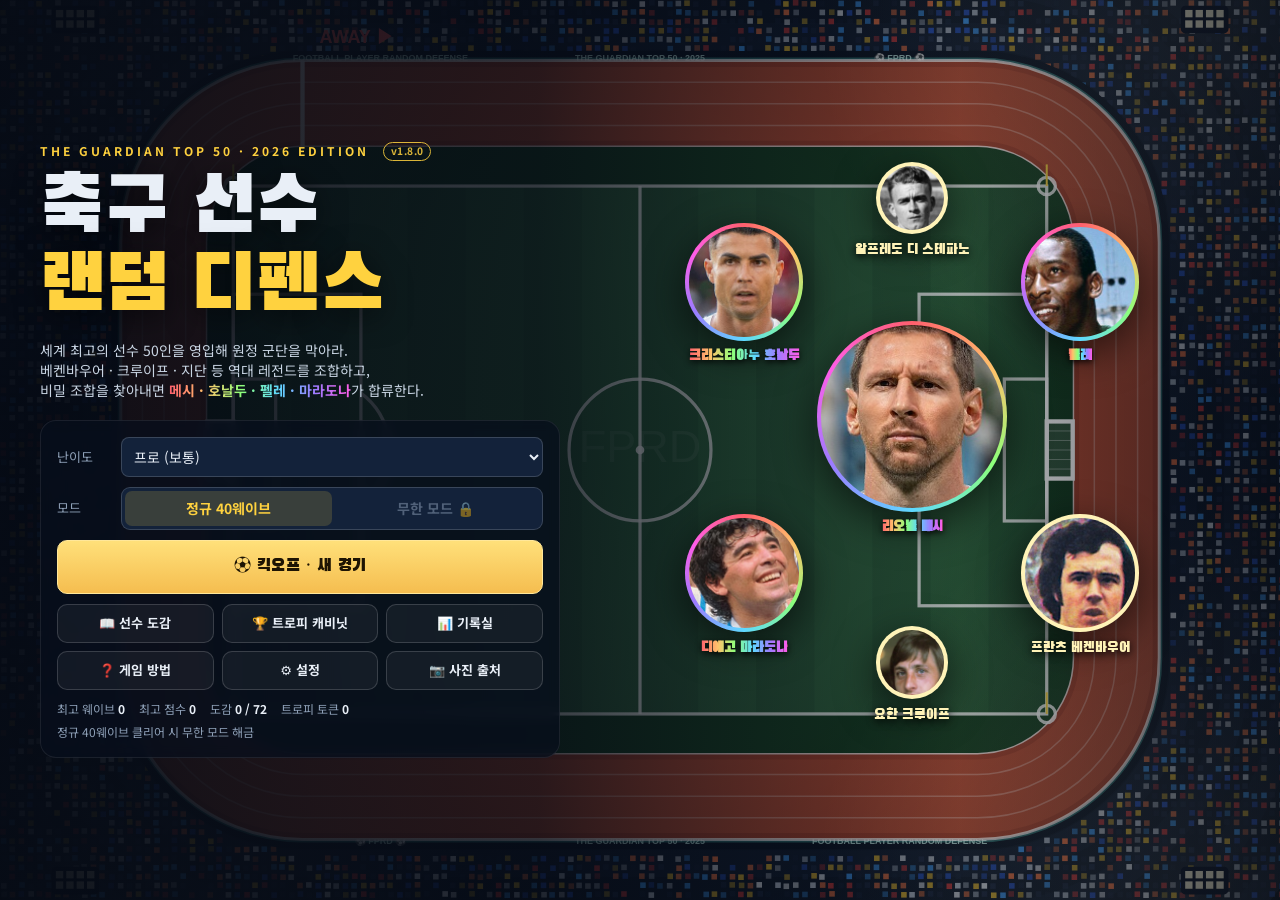
==== commit 640c8455: "feat: 난이도 하향 및 기타 수정." ====
--- a/index.html
+++ b/index.html
@@ -22,7 +22,7 @@
     <div class="title-shade"></div>
     <div class="title-wrap">
       <div class="title-left">
-        <div class="kicker">THE GUARDIAN TOP 50 · 2026 EDITION</div>
+        <div class="kicker">THE GUARDIAN TOP 50 · 2026 EDITION <span class="ver" id="gameVersion" title="게임 버전"></span></div>
         <h1 class="logo"><span>축구 선수</span><span class="accent">랜덤 디펜스</span></h1>
         <p class="tagline">세계 최고의 선수 50인을 영입해 원정 군단을 막아라.<br>베켄바우어 · 크루이프 · 지단 등 역대 레전드를 조합하고,<br>비밀 조합을 찾아내면 <b class="rb-text">메시 · 호날두 · 펠레 · 마라도나</b>가 합류한다.</p>
         <div class="menu">
@@ -106,7 +106,7 @@
           <!-- 모바일: 선수 정보 오버레이 카드 (스크롤 없이 표시) -->
           <div class="usheet hidden" id="unitSheet"></div>
         </div>
-        <div class="field-hint">선수 클릭: 정보 · 드래그: 이동/교체 · 단축키 Q 영입 · W 10회 · E 합성 · Space 일시정지</div>
+        <div class="field-hint">선수 클릭: 정보 · 드래그: 이동/교체 · 단축키 Q 영입 · W 10회 · Shift+W 지정 영입 · S 등급 판매 · E 합성 · F 등급 강화 · R 조합 · Space 일시정지</div>
       </div>
 
       <aside class="panel right">
@@ -132,13 +132,13 @@
         <div class="gold"><span>🪙</span><b id="gold">0</b><small>골드</small></div>
         <div class="tickets" title="영입권: 골드 대신 먼저 사용됩니다"><span>🎟️</span><b id="tickets">0</b><small>영입권</small></div>
       </div>
-      <button type="button" class="act primary" id="actSummon"><b>영입 1회</b><small id="summonCostLbl">45 골드</small></button>
-      <button type="button" class="act primary" id="actSummon10"><b>영입 10회</b><small>가능한 만큼</small></button>
-      <button type="button" class="act goldish" id="actDesignated"><b>지정 영입</b><small>전설 · 3,000</small></button>
-      <button type="button" class="act" id="actSell"><b>등급 판매</b><small id="sellLbl">자동 판매 끔</small></button>
-      <button type="button" class="act" id="actMerge"><b>합성하기</b><small id="mergeLbl">가능 0</small></button>
-      <button type="button" class="act" id="actUpgrade"><b>등급 강화</b><small>같은 등급 전체</small></button>
-      <button type="button" class="act" id="actCraft"><b>조합하기</b><small id="craftLbl">가능 0</small></button>
+      <button type="button" class="act primary" id="actSummon"><kbd>Q</kbd><b>영입 1회</b><small id="summonCostLbl">45 골드</small></button>
+      <button type="button" class="act primary" id="actSummon10"><kbd>W</kbd><b>영입 10회</b><small>가능한 만큼</small></button>
+      <button type="button" class="act goldish" id="actDesignated" title="단축키 Shift+W"><kbd>⇧W</kbd><b>지정 영입</b><small>전설 · 3,000</small></button>
+      <button type="button" class="act" id="actSell"><kbd>S</kbd><b>등급 판매</b><small id="sellLbl">자동 판매 끔</small></button>
+      <button type="button" class="act" id="actMerge"><kbd>E</kbd><b>합성하기</b><small id="mergeLbl">가능 0</small></button>
+      <button type="button" class="act" id="actUpgrade"><kbd>F</kbd><b>등급 강화</b><small>같은 등급 전체</small></button>
+      <button type="button" class="act" id="actCraft"><kbd>R</kbd><b>조합하기</b><small id="craftLbl">가능 0</small></button>
     </footer>
   </section>
 
--- a/css/style.css
+++ b/css/style.css
@@ -70,6 +70,7 @@
 .seg button:disabled { opacity: .5; cursor: not-allowed; }
 .menu-grid { display: grid; grid-template-columns: repeat(3, 1fr); gap: 8px; }
 .menu-grid .btn { padding: 9px 6px; font-size: 13px; }
+.kicker .ver { display: inline-block; margin-left: 8px; padding: 1px 7px; border-radius: 999px; border: 1px solid currentColor; font-size: .85em; letter-spacing: .04em; opacity: .85; vertical-align: 1px; }
 .title-meta { color: var(--muted); font-size: 12px; display: flex; flex-wrap: wrap; gap: 6px 14px; }
 .title-meta b { color: var(--text); }
 .title-right { position: relative; display: flex; align-items: center; justify-content: center; }
@@ -187,6 +188,11 @@
 #actSummon, #actSummon10 { position: relative; overflow: hidden; touch-action: none; }
 #actSummon.holding::after, #actSummon10.holding::after { content: ''; position: absolute; left: 0; bottom: 0; height: 4px; width: 100%; background: rgba(30, 20, 3, .55); transform-origin: left; animation: holdGauge 2s linear infinite; }
 @keyframes holdGauge { from { transform: scaleX(0); } to { transform: scaleX(1); } }
+/* 단축키 표시 (PC 전용 — 모바일에서는 숨김) */
+.act { position: relative; }
+.act kbd { position: absolute; top: 4px; right: 6px; font: 700 10px/1 var(--mono, ui-monospace, Consolas, monospace); padding: 2px 4px; border-radius: 4px; background: rgba(0,0,0,.28); color: rgba(255,255,255,.72); border: 1px solid rgba(255,255,255,.14); pointer-events: none; }
+.act.primary kbd { background: rgba(30,20,3,.16); color: rgba(30,20,3,.72); border-color: rgba(30,20,3,.22); }
+.act:disabled kbd { opacity: .5; }
 .act.goldish { background: linear-gradient(180deg, rgba(245,189,79,.28), rgba(245,189,79,.08)); border-color: rgba(245,189,79,.55); }
 .act .badge { background: var(--green); color: #032; border-radius: 999px; padding: 0 6px; font-weight: 900; }
 
@@ -306,6 +312,7 @@
   .field-wrap { height: 100%; }
   .field { height: 100%; min-height: 0; flex: 1; }
   .field-hint { display: none; }
+  .act kbd { display: none; }
   .panel { display: none; }
 
   /* 정보 서랍 */
